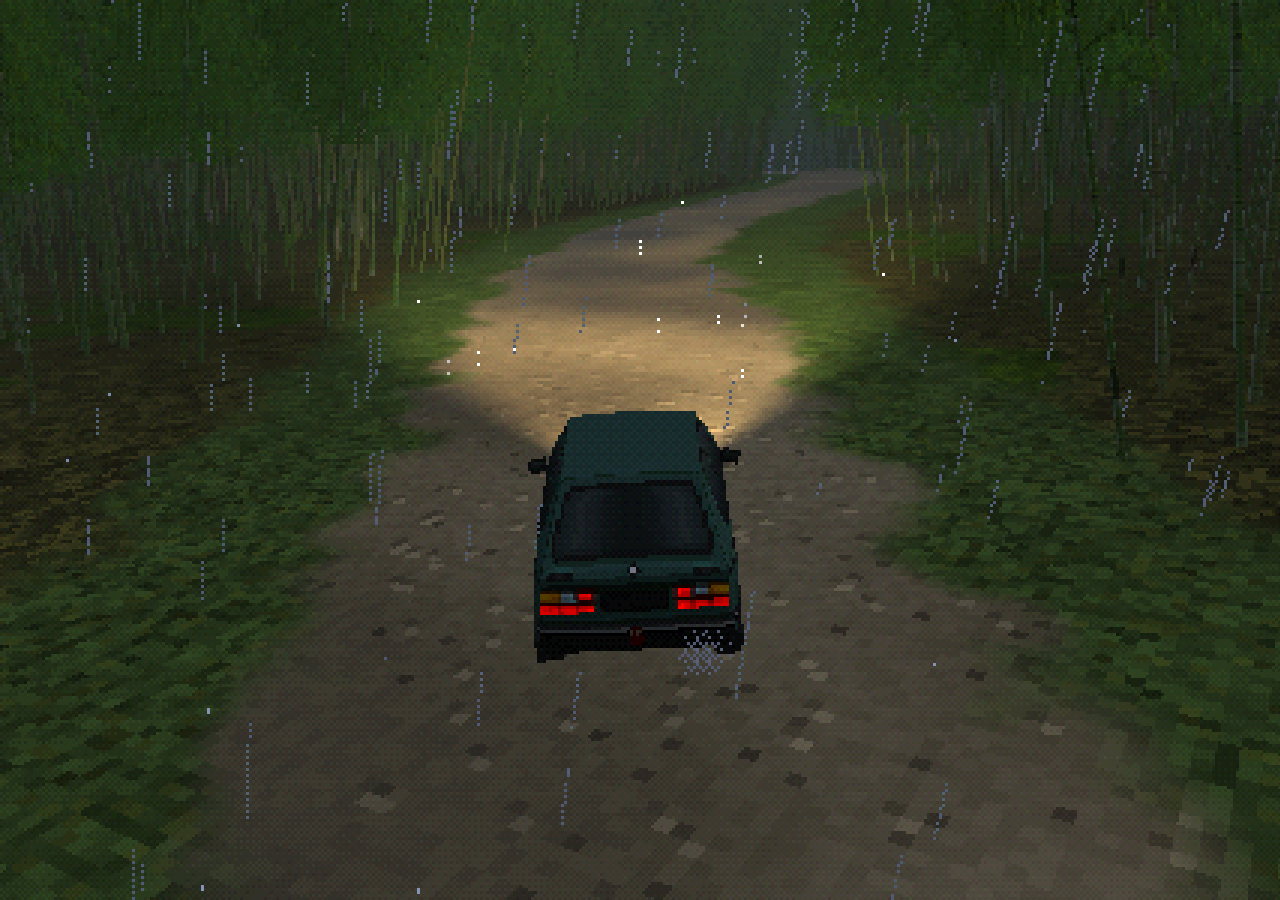
==== index.html @ f56071f6 "Easy Roads: a calm drive through a rainy bamboo forest Raw WebGL2 game with procedural terrain, lane" ====
<!DOCTYPE html>
<html>
<head>
  <meta charset="utf-8">
  <title>Easy Roads</title>
  <link rel="stylesheet" href="style.css">
</head>
<body>
  <canvas></canvas>
  <script type="module" src="main.js"></script>
</body>
</html>
---- style.css ----
body { margin: 0; overflow: hidden; background: #000; }
/* pixelated: scale the small canvas up in sharp square blocks, not smoothed. main.js sizes it. */
canvas { display: block; width: 100vw; height: 100vh; image-rendering: pixelated; }
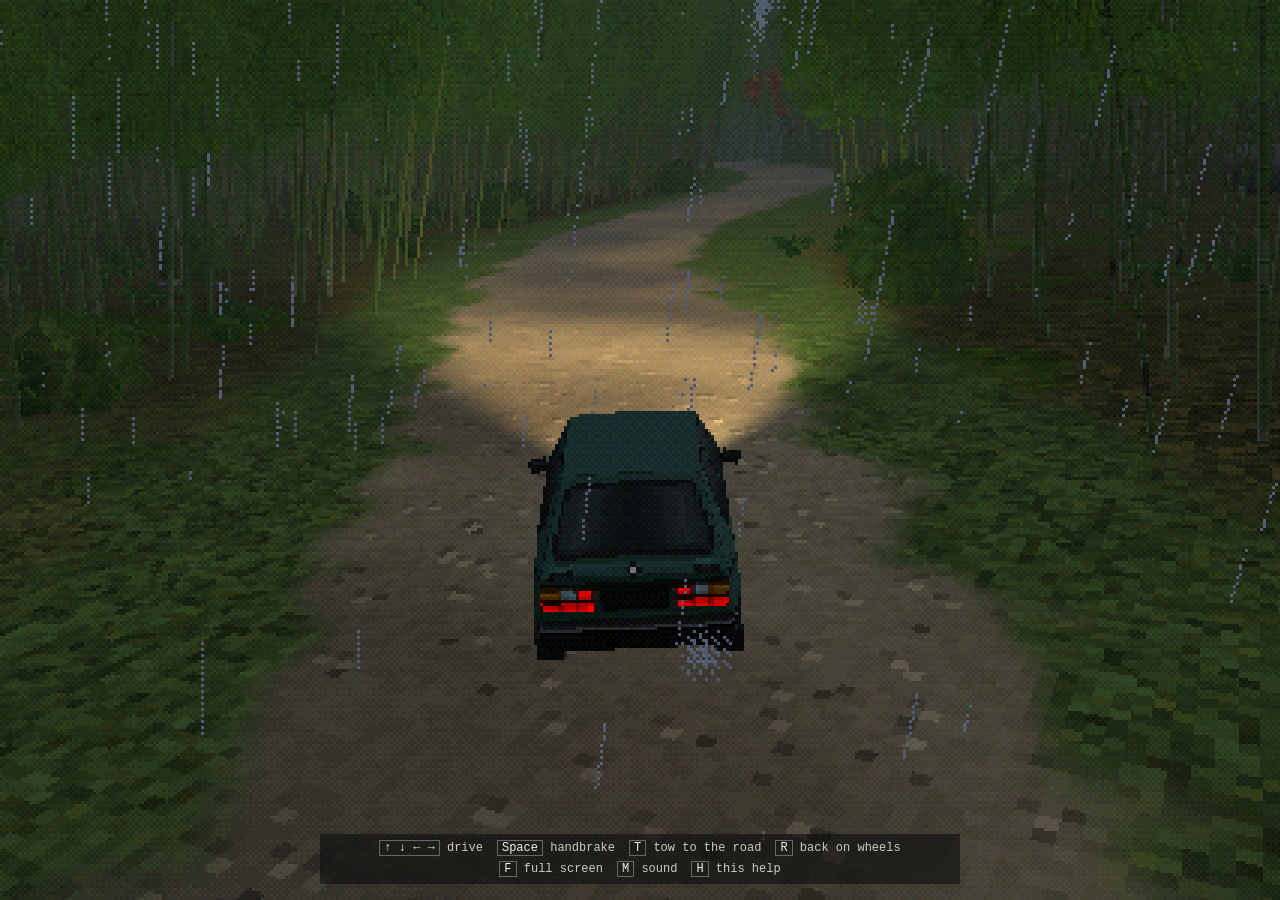
==== commit 6cd5c269: "Rivers, bridges, trees, ground cover, sound; late objects held back Since the first commit: rivers w" ====
--- a/index.html
+++ b/index.html
@@ -2,6 +2,14 @@
 <html>
 <head>
   <meta charset="utf-8">
+  <meta name="viewport" content="width=device-width, initial-scale=1, maximum-scale=1, user-scalable=no, viewport-fit=cover">
+  <meta name="theme-color" content="#000000">
+  <!-- Added to a phone's home screen, it opens full screen, held sideways (manifest.webmanifest;
+       on iPhones, the apple- tags: Safari has no full screen for a page otherwise). -->
+  <meta name="mobile-web-app-capable" content="yes">
+  <meta name="apple-mobile-web-app-capable" content="yes">
+  <meta name="apple-mobile-web-app-status-bar-style" content="black-translucent">
+  <link rel="manifest" href="manifest.webmanifest">
   <title>Easy Roads</title>
   <link rel="stylesheet" href="style.css">
 </head>
--- a/style.css
+++ b/style.css
@@ -1,3 +1,29 @@
 body { margin: 0; overflow: hidden; background: #000; }
 /* pixelated: scale the small canvas up in sharp square blocks, not smoothed. main.js sizes it. */
-canvas { display: block; width: 100vw; height: 100vh; image-rendering: pixelated; }
+canvas { display: block; width: 100vw; height: 100vh; height: 100dvh; image-rendering: pixelated; }
+
+/* The controls hint (ui.js): pale on a dark band at the bottom, fading away once driving. */
+body { touch-action: none; user-select: none; -webkit-user-select: none; -webkit-touch-callout: none; }
+.hint {
+  position: fixed; left: 50%; bottom: 16px; transform: translateX(-50%);
+  max-width: calc(100vw - 32px); box-sizing: border-box;
+  display: flex; flex-wrap: wrap; justify-content: center; gap: 4px 14px;
+  padding: 6px 12px; background: rgba(8, 10, 12, 0.55); color: #c9cfc4;
+  font: 12px/1.4 ui-monospace, Menlo, monospace; pointer-events: none;
+  transition: opacity 1.5s;
+}
+.hint.hidden { opacity: 0; }
+.hint span { white-space: nowrap; }
+.hint kbd { font: inherit; color: #eef2e6; padding: 0 4px; border: 1px solid rgba(238, 242, 230, 0.35); }
+
+/* The joystick (ui.js): a faint ring resting at the bottom left, under the thumb while it's held. */
+.joystick {
+  position: fixed; left: calc(max(24px, env(safe-area-inset-left)) + 60px); top: calc(100% - max(24px, env(safe-area-inset-bottom)) - 60px);
+  width: 120px; height: 120px; margin: -60px 0 0 -60px; border-radius: 50%;
+  border: 2px solid rgba(238, 242, 230, 0.25); background: rgba(8, 10, 12, 0.2); pointer-events: none;
+}
+.joystick.held { border-color: rgba(238, 242, 230, 0.45); }
+.joystick .knob {
+  position: absolute; left: 50%; top: 50%; width: 48px; height: 48px; margin: -24px 0 0 -24px; border-radius: 50%;
+  background: rgba(238, 242, 230, 0.35);
+}
